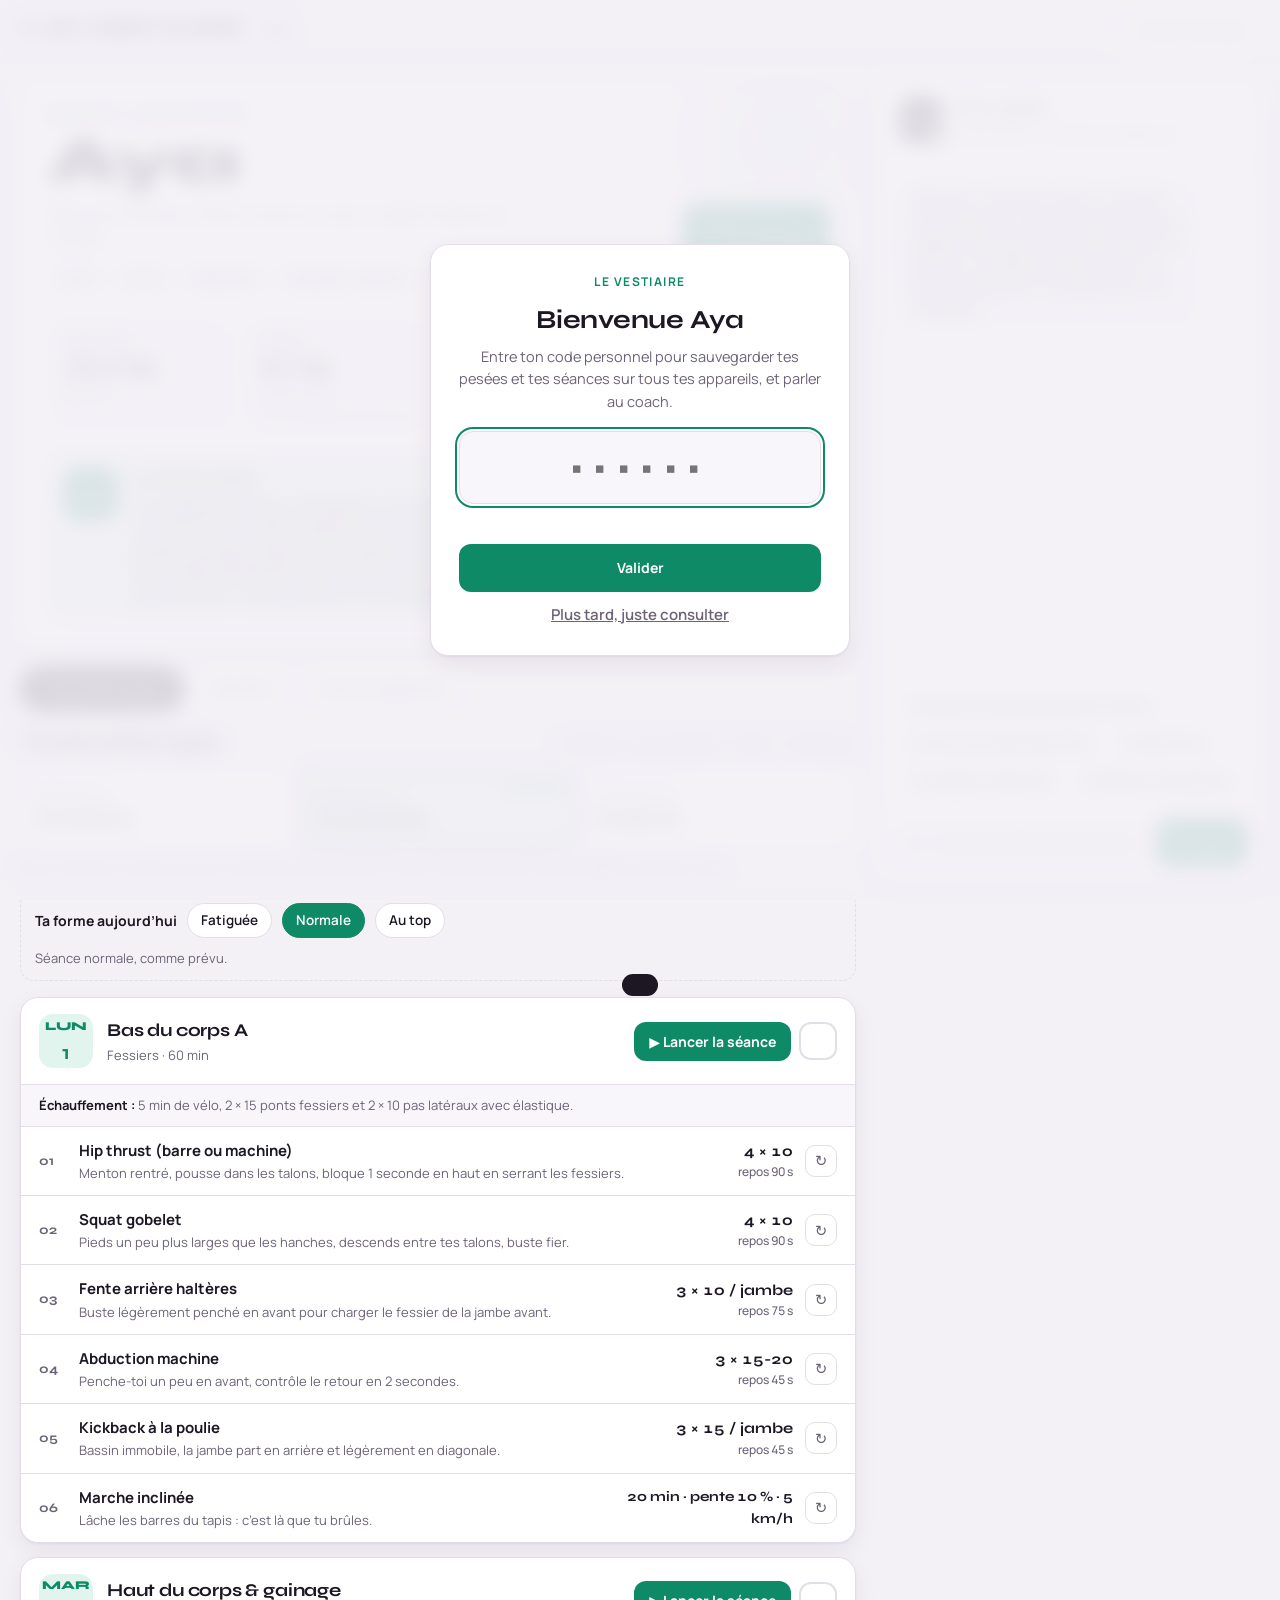
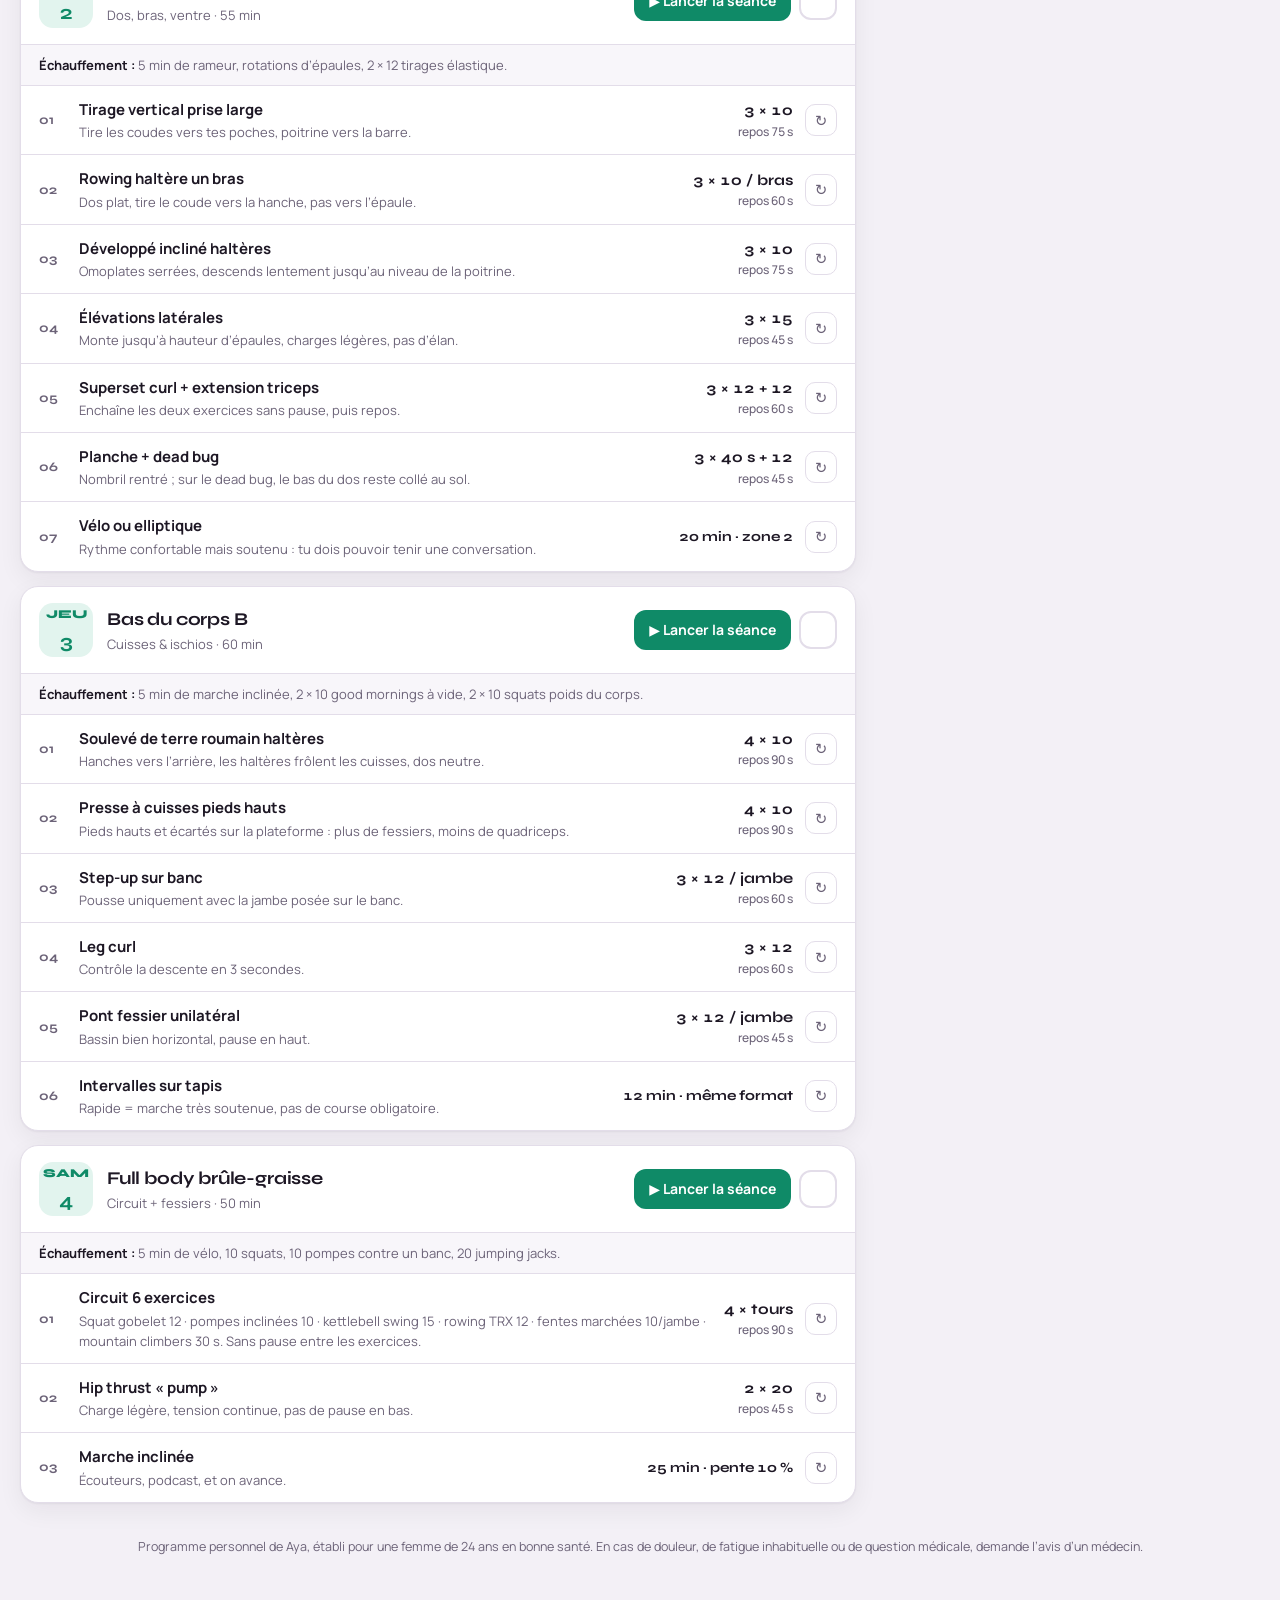
==== aya/index.html @ 0ee28fe7 "Le Vestiaire : pages d'Aya et de Camélia, base Supabase et fonction coach Co-Authored-By: Claude Opu" ====
<!DOCTYPE html>
<html lang="fr">
<head>
<meta charset="utf-8">
<meta name="viewport" content="width=device-width, initial-scale=1">
<title>Le Vestiaire d’Aya</title>
<meta name="theme-color" content="#0f8a67">
<meta name="apple-mobile-web-app-capable" content="yes">
<meta name="apple-mobile-web-app-title" content="Vestiaire">
<link rel="icon" href="data:image/svg+xml,%3Csvg%20xmlns%3D'http%3A%2F%2Fwww.w3.org%2F2000%2Fsvg'%20viewBox%3D'0%200%2064%2064'%3E%3Crect%20width%3D'64'%20height%3D'64'%20rx%3D'16'%20fill%3D'%230f8a67'%2F%3E%3Ctext%20x%3D'32'%20y%3D'44'%20font-family%3D'Arial'%20font-weight%3D'900'%20font-size%3D'34'%20text-anchor%3D'middle'%20fill%3D'white'%3EA%3C%2Ftext%3E%3C%2Fsvg%3E">
<link rel="preconnect" href="https://fonts.googleapis.com">
<link rel="preconnect" href="https://fonts.gstatic.com" crossorigin>
<link href="https://fonts.googleapis.com/css2?family=Syne:wght@600;700;800&family=Manrope:wght@400;500;600;700&display=swap" rel="stylesheet">
<link rel="stylesheet" href="app.css">
</head>
<body data-who="aya">

<header class="top">
  <div class="top-in">
    <div class="brand"><i aria-hidden="true"></i>Le Vestiaire</div>
    <span class="who-tag">· Aya</span>
    <button class="pill" id="syncPill" data-state="local">○ Entrer mon code</button>
  </div>
</header>

<main class="wrap">
  <div>
    <section class="card hero" id="hero"></section>

    <div class="tabs" role="tablist">
      <button role="tab" aria-selected="true" data-tab="prog" id="tab-prog">Programme sport</button>
      <button role="tab" aria-selected="false" data-tab="nut" id="tab-nut">Nutrition</button>
      <button role="tab" aria-selected="false" data-tab="suivi" id="tab-suivi">Suivi & trajectoire</button>
    </div>

    <section class="panel" id="p-prog" role="tabpanel"></section>
    <section class="panel" id="p-nut" role="tabpanel" hidden></section>
    <section class="panel" id="p-suivi" role="tabpanel" hidden></section>
  </div>

  <aside class="card coach" id="coach" aria-label="Coach">
    <div class="coach-h">
      <div class="ph">CO</div>
      <div><b>Ton coach</b><small id="coachSub">Pose tes questions, je connais ton programme</small></div>
      <button class="x" id="coachClose" aria-label="Fermer le coach">✕</button>
    </div>
    <div class="msgs" id="msgs" aria-live="polite"></div>
    <div class="sugg" id="sugg"></div>
    <form class="compose" id="compose">
      <input id="q" autocomplete="off" placeholder="Ex. : je n’ai que 30 minutes aujourd’hui" aria-label="Ta question au coach">
      <button type="submit">Envoyer</button>
    </form>
  </aside>

  <footer>Programme personnel de Aya, établi pour une femme de 24 ans en bonne santé. En cas de douleur, de fatigue inhabituelle ou de question médicale, demande l’avis d’un médecin.</footer>
</main>

<button class="fab" id="fab">Parler au coach</button>

<div class="player" id="player" role="dialog" aria-modal="true" aria-label="Mode séance">
  <div class="card pl" id="pl"></div>
</div>
<div class="toast" id="toast"></div>
<div class="lock" id="lock" role="dialog" aria-modal="true" aria-labelledby="lockT">
  <form class="card" id="lockForm">
    <div class="eyebrow">Le Vestiaire</div>
    <h2 id="lockT">Bienvenue Aya</h2>
    <p>Entre ton code personnel pour sauvegarder tes pesées et tes séances sur tous tes appareils, et parler au coach.</p>
    <label for="pinIn" class="sr" style="position:absolute;left:-9999px">Code personnel</label>
    <input id="pinIn" inputmode="numeric" autocomplete="one-time-code" maxlength="6" placeholder="••••••">
    <div class="err" id="pinErr" aria-live="polite"></div>
    <button class="btn" type="submit">Valider</button>
    <button class="later" type="button" id="lockLater">Plus tard, juste consulter</button>
  </form>
</div>

<script>const P = {
 "aya": {
  "key": "aya",
  "name": "Aya",
  "age": 24,
  "h": 1.65,
  "w0": 76,
  "goal": 61,
  "level": "Débutante",
  "freq": 4,
  "tagline": "Retrouver l’osmose : affiner le haut du corps, sculpter fessiers et cuisses.",
  "chips": [
   "1,65 m",
   "24 ans",
   "Débutante",
   "4 séances / semaine",
   "Ancien max : 108 kg",
   "Déjà −30 kg"
  ],
  "kcal": 1700,
  "Pg": 120,
  "Gg": 180,
  "Lg": 55,
  "steps": "8 000 → 10 000 pas",
  "water": "2,5 L",
  "rate": 0.55,
  "rateAfter": null,
  "milestones": [
   {
    "kg": 72,
    "label": "−5 kg"
   },
   {
    "kg": 70,
    "label": "Ton plus bas historique"
   }
  ],
  "deadlines": [],
  "note": {
   "t": "Le mot du coach",
   "p": "Tu as déjà perdu 30 kg : la discipline, tu l’as. Maintenant on change de mission : construire. Le corps ne choisit pas où il perd sa graisse, donc ventre, bras et dos vont s’affiner avec la perte globale, pendant que deux séances par semaine construisent fessiers et cuisses. La silhouette se rééquilibre avant même d’atteindre 61 kg. Comme tu vas prendre du muscle en bas, la balance descendra un peu plus lentement : mesure aussi ton tour de taille, c’est lui qui dira la vérité."
  },
  "phases": [
   {
    "n": "Fondations",
    "w": "Semaines 1 à 4",
    "from": 1,
    "txt": "On apprend les gestes. Charges légères, garde 3 répétitions en réserve à chaque série. Objectif : zéro douleur, technique propre."
   },
   {
    "n": "Construction",
    "w": "Semaines 5 à 12",
    "from": 5,
    "txt": "Dès que tu réussis toutes les séries avec la bonne technique, ajoute 1 à 2 kg. Garde 1 à 2 répétitions en réserve."
   },
   {
    "n": "Sculpture",
    "w": "Semaine 13 et +",
    "from": 13,
    "txt": "Hip thrust et squat plus lourds, volume fessiers au maximum. C’est là que la forme se dessine."
   }
  ],
  "sessions": [
   {
    "day": "Lun",
    "title": "Bas du corps A",
    "focus": "Fessiers",
    "dur": "60 min",
    "warm": "5 min de vélo, 2 × 15 ponts fessiers et 2 × 10 pas latéraux avec élastique.",
    "ex": [
     {
      "n": "Hip thrust (barre ou machine)",
      "p": [
       [
        3,
        "12"
       ],
       [
        4,
        "10"
       ],
       [
        4,
        "8"
       ]
      ],
      "r": 90,
      "c": "Menton rentré, pousse dans les talons, bloque 1 seconde en haut en serrant les fessiers."
     },
     {
      "n": "Squat gobelet",
      "p": [
       [
        3,
        "12"
       ],
       [
        4,
        "10"
       ],
       [
        4,
        "8"
       ]
      ],
      "r": 90,
      "c": "Pieds un peu plus larges que les hanches, descends entre tes talons, buste fier."
     },
     {
      "n": "Fente arrière haltères",
      "p": [
       [
        3,
        "10 / jambe"
       ],
       [
        3,
        "10 / jambe"
       ],
       [
        4,
        "8 / jambe"
       ]
      ],
      "r": 75,
      "c": "Buste légèrement penché en avant pour charger le fessier de la jambe avant."
     },
     {
      "n": "Abduction machine",
      "p": [
       [
        3,
        "15"
       ],
       [
        3,
        "15-20"
       ],
       [
        3,
        "20 + 10 partielles"
       ]
      ],
      "r": 45,
      "c": "Penche-toi un peu en avant, contrôle le retour en 2 secondes."
     },
     {
      "n": "Kickback à la poulie",
      "p": [
       [
        3,
        "12 / jambe"
       ],
       [
        3,
        "15 / jambe"
       ],
       [
        3,
        "15 / jambe"
       ]
      ],
      "r": 45,
      "c": "Bassin immobile, la jambe part en arrière et légèrement en diagonale."
     },
     {
      "n": "Marche inclinée",
      "cardio": [
       "15 min · pente 8 % · 5 km/h",
       "20 min · pente 10 % · 5 km/h",
       "20 min · pente 12 % · 5 km/h"
      ],
      "c": "Lâche les barres du tapis : c’est là que tu brûles."
     }
    ]
   },
   {
    "day": "Mar",
    "title": "Haut du corps & gainage",
    "focus": "Dos, bras, ventre",
    "dur": "55 min",
    "warm": "5 min de rameur, rotations d’épaules, 2 × 12 tirages élastique.",
    "ex": [
     {
      "n": "Tirage vertical prise large",
      "p": [
       [
        3,
        "12"
       ],
       [
        3,
        "10"
       ],
       [
        4,
        "10"
       ]
      ],
      "r": 75,
      "c": "Tire les coudes vers tes poches, poitrine vers la barre."
     },
     {
      "n": "Rowing haltère un bras",
      "p": [
       [
        3,
        "12 / bras"
       ],
       [
        3,
        "10 / bras"
       ],
       [
        4,
        "10 / bras"
       ]
      ],
      "r": 60,
      "c": "Dos plat, tire le coude vers la hanche, pas vers l’épaule."
     },
     {
      "n": "Développé incliné haltères",
      "p": [
       [
        3,
        "12"
       ],
       [
        3,
        "10"
       ],
       [
        3,
        "10"
       ]
      ],
      "r": 75,
      "c": "Omoplates serrées, descends lentement jusqu’au niveau de la poitrine."
     },
     {
      "n": "Élévations latérales",
      "p": [
       [
        3,
        "15"
       ],
       [
        3,
        "15"
       ],
       [
        4,
        "15"
       ]
      ],
      "r": 45,
      "c": "Monte jusqu’à hauteur d’épaules, charges légères, pas d’élan."
     },
     {
      "n": "Superset curl + extension triceps",
      "p": [
       [
        2,
        "15 + 15"
       ],
       [
        3,
        "12 + 12"
       ],
       [
        3,
        "12 + 12"
       ]
      ],
      "r": 60,
      "c": "Enchaîne les deux exercices sans pause, puis repos."
     },
     {
      "n": "Planche + dead bug",
      "p": [
       [
        3,
        "30 s + 10"
       ],
       [
        3,
        "40 s + 12"
       ],
       [
        3,
        "50 s + 14"
       ]
      ],
      "r": 45,
      "c": "Nombril rentré ; sur le dead bug, le bas du dos reste collé au sol."
     },
     {
      "n": "Vélo ou elliptique",
      "cardio": [
       "15 min · zone 2 (tu peux parler)",
       "20 min · zone 2",
       "20 min · zone 2"
      ],
      "c": "Rythme confortable mais soutenu : tu dois pouvoir tenir une conversation."
     }
    ]
   },
   {
    "day": "Jeu",
    "title": "Bas du corps B",
    "focus": "Cuisses & ischios",
    "dur": "60 min",
    "warm": "5 min de marche inclinée, 2 × 10 good mornings à vide, 2 × 10 squats poids du corps.",
    "ex": [
     {
      "n": "Soulevé de terre roumain haltères",
      "p": [
       [
        3,
        "12"
       ],
       [
        4,
        "10"
       ],
       [
        4,
        "8"
       ]
      ],
      "r": 90,
      "c": "Hanches vers l’arrière, les haltères frôlent les cuisses, dos neutre."
     },
     {
      "n": "Presse à cuisses pieds hauts",
      "p": [
       [
        3,
        "12"
       ],
       [
        4,
        "10"
       ],
       [
        4,
        "10"
       ]
      ],
      "r": 90,
      "c": "Pieds hauts et écartés sur la plateforme : plus de fessiers, moins de quadriceps."
     },
     {
      "n": "Step-up sur banc",
      "p": [
       [
        3,
        "10 / jambe"
       ],
       [
        3,
        "12 / jambe"
       ],
       [
        4,
        "10 / jambe"
       ]
      ],
      "r": 60,
      "c": "Pousse uniquement avec la jambe posée sur le banc."
     },
     {
      "n": "Leg curl",
      "p": [
       [
        3,
        "12"
       ],
       [
        3,
        "12"
       ],
       [
        4,
        "10"
       ]
      ],
      "r": 60,
      "c": "Contrôle la descente en 3 secondes."
     },
     {
      "n": "Pont fessier unilatéral",
      "p": [
       [
        2,
        "12 / jambe"
       ],
       [
        3,
        "12 / jambe"
       ],
       [
        3,
        "15 / jambe"
       ]
      ],
      "r": 45,
      "c": "Bassin bien horizontal, pause en haut."
     },
     {
      "n": "Intervalles sur tapis",
      "cardio": [
       "10 min · 1 min rapide pente 10 % / 1 min lente",
       "12 min · même format",
       "14 min · même format"
      ],
      "c": "Rapide = marche très soutenue, pas de course obligatoire."
     }
    ]
   },
   {
    "day": "Sam",
    "title": "Full body brûle-graisse",
    "focus": "Circuit + fessiers",
    "dur": "50 min",
    "warm": "5 min de vélo, 10 squats, 10 pompes contre un banc, 20 jumping jacks.",
    "ex": [
     {
      "n": "Circuit 6 exercices",
      "p": [
       [
        3,
        "tours"
       ],
       [
        4,
        "tours"
       ],
       [
        4,
        "tours"
       ]
      ],
      "r": 90,
      "c": "Squat gobelet 12 · pompes inclinées 10 · kettlebell swing 15 · rowing TRX 12 · fentes marchées 10/jambe · mountain climbers 30 s. Sans pause entre les exercices."
     },
     {
      "n": "Hip thrust « pump »",
      "p": [
       [
        2,
        "20"
       ],
       [
        2,
        "20"
       ],
       [
        3,
        "20"
       ]
      ],
      "r": 45,
      "c": "Charge légère, tension continue, pas de pause en bas."
     },
     {
      "n": "Marche inclinée",
      "cardio": [
       "20 min · pente 8 %",
       "25 min · pente 10 %",
       "30 min · pente 10-12 %"
      ],
      "c": "Écouteurs, podcast, et on avance."
     }
    ]
   }
  ],
  "meals": [
   {
    "k": "Petit-déjeuner",
    "h": "7h-9h",
    "opts": [
     {
      "n": "Bowl skyr & avoine",
      "l": [
       "250 g de skyr nature",
       "40 g de flocons d’avoine",
       "½ banane",
       "10 g de beurre de cacahuète"
      ],
      "kcal": 420,
      "p": 34
     },
     {
      "n": "Œufs & pain complet",
      "l": [
       "2 œufs + 2 blancs",
       "70 g de pain complet",
       "1 fruit"
      ],
      "kcal": 405,
      "p": 28
     },
     {
      "n": "Pancakes protéinés",
      "l": [
       "40 g d’avoine mixée",
       "1 œuf + 150 g de fromage blanc 0 %",
       "100 g de myrtilles, 1 cc de miel"
      ],
      "kcal": 380,
      "p": 25
     }
    ]
   },
   {
    "k": "Déjeuner",
    "h": "12h-13h30",
    "opts": [
     {
      "n": "Poulet, riz & légumes",
      "l": [
       "150 g de poulet",
       "180 g de riz basmati cuit",
       "Légumes à volonté",
       "1 cs d’huile d’olive"
      ],
      "kcal": 540,
      "p": 52
     },
     {
      "n": "Bowl saumon quinoa",
      "l": [
       "120 g de saumon",
       "150 g de quinoa cuit",
       "¼ d’avocat, concombre",
       "50 g d’edamame"
      ],
      "kcal": 570,
      "p": 40
     },
     {
      "n": "Wrap dinde feta",
      "l": [
       "1 grande tortilla complète",
       "120 g de dinde",
       "30 g de feta, crudités",
       "Sauce yaourt-citron"
      ],
      "kcal": 480,
      "p": 40
     }
    ]
   },
   {
    "k": "Collation",
    "h": "16h ou après séance",
    "opts": [
     {
      "n": "Fromage blanc & amandes",
      "l": [
       "200 g de fromage blanc 0 %",
       "15 g d’amandes"
      ],
      "kcal": 190,
      "p": 19
     },
     {
      "n": "Shaker & pomme",
      "l": [
       "30 g de whey",
       "1 pomme"
      ],
      "kcal": 175,
      "p": 24
     },
     {
      "n": "Galettes de riz & jambon",
      "l": [
       "2 galettes de riz",
       "2 tranches de jambon blanc",
       "1 carré de chocolat noir"
      ],
      "kcal": 195,
      "p": 15
     }
    ]
   },
   {
    "k": "Dîner",
    "h": "19h-21h",
    "opts": [
     {
      "n": "Cabillaud & patate douce",
      "l": [
       "150 g de cabillaud",
       "200 g de patate douce",
       "Haricots verts",
       "1 cs d’huile + 1 yaourt nature"
      ],
      "kcal": 480,
      "p": 36
     },
     {
      "n": "Pâtes bolognaise maison",
      "l": [
       "125 g de steak haché 5 %",
       "70 g de pâtes complètes (cru)",
       "Sauce tomate, courgettes",
       "15 g de parmesan"
      ],
      "kcal": 520,
      "p": 43
     },
     {
      "n": "Omelette garnie",
      "l": [
       "3 œufs + légumes poêlés",
       "150 g de pommes de terre",
       "30 g d’emmental, salade",
       "1 cs d’huile"
      ],
      "kcal": 575,
      "p": 32
     }
    ]
   }
  ],
  "rules": [
   [
    "Une protéine à chaque repas",
    "Viande, poisson, œufs, skyr, fromage blanc, tofu : c’est ce qui construit le fessier et coupe la faim."
   ],
   [
    "Les glucides autour des séances jambes",
    "Lundi et jeudi, ajoute 50 g de riz ou de patate douce au repas qui suit la séance."
   ],
   [
    "La moitié de l’assiette en légumes",
    "Midi et soir. Du volume, des fibres, très peu de calories."
   ],
   [
    "2,5 L d’eau par jour",
    "Une gourde de 1 L le matin, une l’après-midi, le reste aux repas."
   ],
   [
    "Un repas plaisir par semaine",
    "Sans culpabilité. Le repas suivant, on reprend le plan normalement."
   ]
  ],
  "shop": {
   "Protéines": [
    "Blancs de poulet / dinde",
    "Cabillaud, saumon",
    "Steak haché 5 %",
    "Œufs (x 18)",
    "Skyr, fromage blanc 0 %"
   ],
   "Féculents": [
    "Riz basmati",
    "Flocons d’avoine",
    "Patates douces",
    "Pâtes complètes, quinoa",
    "Pain complet"
   ],
   "Fruits & légumes": [
    "Haricots verts, courgettes",
    "Brocolis, salade",
    "Bananes, pommes",
    "Myrtilles (surgelées)",
    "Avocat, concombre"
   ],
   "Placard": [
    "Huile d’olive",
    "Beurre de cacahuète",
    "Amandes",
    "Chocolat noir 70 %",
    "Whey (facultatif)"
   ]
  },
  "faq": {
   "Pourquoi je ne perds pas que du ventre ?": "Personne ne peut cibler la perte de graisse sur une zone. Le ventre, les bras et le dos s’affinent avec la perte globale. Ce qu’on peut cibler, c’est le muscle : c’est pour ça que tu as deux séances bas du corps. Mesure ton tour de taille chaque semaine, c’est souvent lui qui bouge avant la balance.",
   "Je n’ai pas de salle aujourd’hui": "Séance maison 30 min : 4 tours de 15 ponts fessiers, 12 squats sumo, 10 fentes arrière par jambe, 10 pompes sur les genoux, 30 s de planche. 60 s de repos entre les tours, puis 30 min de marche rapide dehors.",
   "J’ai faim le soir": "Ajoute du volume sans calories : une grosse soupe de légumes ou une salade avant le dîner. Garde ta collation protéinée entre 16h et 17h. Et vérifie ton eau : la soif ressemble souvent à la faim.",
   "J’ai craqué ce week-end": "Un week-end ne défait pas un mois. Pas de compensation, pas de jeûne : tu reprends ton plan dès le prochain repas. La balance montera peut-être 2 jours (eau et sel), puis elle redescend.",
   "La balance ne bouge pas": "Regarde la moyenne sur 2 semaines, pas un jour. Avec la prise de muscle en bas, le poids peut stagner pendant que la taille diminue. Si rien ne bouge en 3 semaines (poids et tour de taille), on retire 100 kcal."
  },
  "profil": "Profil : débutante, ancien poids max 108 kg (déjà −30 kg), plus bas 70 kg. Veut perdre du gras en général (ventre, bras, dos) et prendre un peu de muscle aux fessiers et cuisses ; haut du corps déjà fort. Marche au quotidien, disponible tous les jours, dort 8 h, mange équilibré 2 à 3 repas. Très motivée."
 }
};</script>
<script src="app.js"></script>

</body>
</html>
---- aya/app.css ----
/* Layout : barre duo en haut · fiche athlète · onglets Programme / Nutrition / Suivi · coach en colonne droite (tiroir sur mobile) */
:root{
  --bg:#f3f0f6; --surface:#ffffff; --surface-2:#f8f6fa; --ink:#1d1724; --muted:#6c6378; --line:#e3dde9;
  --aya:#0f8a67; --aya-soft:#e2f4ee; --cam:#c3245b; --cam-soft:#fbe5ed;
  --good:#1f8a4c; --warn:#b7791f;
  --acc:var(--aya); --acc-soft:var(--aya-soft);
  --f-display:"Syne", "Arial Black", system-ui, sans-serif;
  --f-body:"Manrope", system-ui, -apple-system, "Segoe UI", sans-serif;
  --r:18px; --shadow:0 1px 2px rgba(29,23,36,.05), 0 8px 24px rgba(29,23,36,.06);
  color-scheme:light;
}
@media (prefers-color-scheme: dark){
  :root:not([data-theme="light"]){
    --bg:#131017; --surface:#1d1923; --surface-2:#241f2b; --ink:#f2edf6; --muted:#a69db1; --line:#2f2938;
    --aya:#3fcf9f; --aya-soft:#173a30; --cam:#ff6696; --cam-soft:#43182a; --good:#4ccf84; --warn:#e3a94a;
    --shadow:0 1px 2px rgba(0,0,0,.3), 0 10px 30px rgba(0,0,0,.25);
    color-scheme:dark;
  }
}
:root[data-theme="dark"]{
  --bg:#131017; --surface:#1d1923; --surface-2:#241f2b; --ink:#f2edf6; --muted:#a69db1; --line:#2f2938;
  --aya:#3fcf9f; --aya-soft:#173a30; --cam:#ff6696; --cam-soft:#43182a; --good:#4ccf84; --warn:#e3a94a;
  --shadow:0 1px 2px rgba(0,0,0,.3), 0 10px 30px rgba(0,0,0,.25);
  color-scheme:dark;
}
body[data-who="camelia"]{ --acc:var(--cam); --acc-soft:var(--cam-soft); }
body[data-who="aya"]{ --acc:var(--aya); --acc-soft:var(--aya-soft); }

*{box-sizing:border-box}
html,body{margin:0}
body{background:var(--bg); color:var(--ink); font-family:var(--f-body); font-size:15px; line-height:1.55; -webkit-font-smoothing:antialiased; transition:background .3s}
h1,h2,h3,h4{font-family:var(--f-display); margin:0; text-wrap:balance; letter-spacing:-.01em}
button,input,select{font:inherit; color:inherit}
button{cursor:pointer}
:focus-visible{outline:2px solid var(--acc); outline-offset:2px; border-radius:8px}
.num{font-variant-numeric:tabular-nums}

/* ---------- top bar ---------- */
.top{position:sticky; top:0; z-index:30; background:color-mix(in srgb, var(--bg) 86%, transparent); backdrop-filter:blur(12px); border-bottom:1px solid var(--line)}
.top-in{max-width:1320px; margin:0 auto; padding:10px 20px; display:flex; align-items:center; gap:16px; flex-wrap:wrap}
.brand{font-family:var(--f-display); font-weight:800; font-size:17px; letter-spacing:.06em; text-transform:uppercase; display:flex; align-items:center; gap:10px}
.brand i{display:inline-block; width:10px; height:10px; border-radius:50%; background:var(--acc)}
.switch{display:flex; background:var(--surface); border:1px solid var(--line); border-radius:999px; padding:4px; gap:4px}
.switch button{border:0; background:transparent; padding:7px 16px 7px 8px; border-radius:999px; font-weight:700; display:flex; align-items:center; gap:8px; color:var(--muted)}
.switch button .av{width:26px; height:26px; border-radius:50%; display:grid; place-items:center; font-family:var(--f-display); font-size:13px; color:#fff}
.switch button[data-p="aya"] .av{background:var(--aya)} .switch button[data-p="camelia"] .av{background:var(--cam)}
.switch button[aria-pressed="true"]{background:var(--acc-soft); color:var(--ink)}
.duo{margin-left:auto; display:flex; gap:14px; align-items:center; font-size:12.5px; color:var(--muted)}
.duo .d{display:flex; align-items:center; gap:7px}
.duo .bar{width:70px; height:6px; border-radius:6px; background:var(--line); overflow:hidden}
.duo .bar b{display:block; height:100%; border-radius:6px}

/* ---------- page ---------- */
.wrap{max-width:1320px; margin:0 auto; padding:22px 20px 80px; display:grid; grid-template-columns:minmax(0,1fr) 380px; gap:24px; align-items:start}
@media (max-width:1100px){ .wrap{grid-template-columns:minmax(0,1fr)} }

.card{background:var(--surface); border:1px solid var(--line); border-radius:var(--r); box-shadow:var(--shadow)}

/* hero */
.hero{padding:26px 26px 22px; position:relative; overflow:hidden}
.hero::after{content:""; position:absolute; right:-80px; top:-90px; width:300px; height:300px; border-radius:50%; background:radial-gradient(circle, var(--acc-soft) 0%, transparent 70%); pointer-events:none}
.hero-top{display:flex; gap:20px; align-items:flex-end; justify-content:space-between; flex-wrap:wrap; position:relative; z-index:1}
.eyebrow{font-size:12px; font-weight:700; letter-spacing:.12em; text-transform:uppercase; color:var(--acc)}
.hero h1{font-size:clamp(40px,6vw,64px); line-height:.95; font-weight:800; margin-top:6px}
.hero .tag{color:var(--muted); max-width:52ch; margin:10px 0 0; font-size:15.5px}
.chips{display:flex; gap:6px; flex-wrap:wrap; margin-top:14px}
.chip{font-size:12.5px; font-weight:600; padding:4px 10px; border-radius:999px; background:var(--surface-2); border:1px solid var(--line); color:var(--muted)}
.countdown{display:flex; gap:10px; flex-wrap:wrap}
.cd{background:var(--acc); color:#fff; border-radius:14px; padding:10px 14px; min-width:112px}
.cd.alt{background:var(--surface-2); color:var(--ink); border:1px solid var(--line)}
.cd small{display:block; font-size:11px; letter-spacing:.08em; text-transform:uppercase; opacity:.85; font-weight:700}
.cd b{font-family:var(--f-display); font-size:30px; line-height:1.1}
.cd span{display:block; font-size:12px; opacity:.85}
.cd b{white-space:nowrap}

.tiles{display:grid; grid-template-columns:repeat(4,1fr); gap:10px; margin-top:22px; position:relative; z-index:1}
@media (max-width:720px){ .tiles{grid-template-columns:repeat(2,1fr)} }
.tile{background:var(--surface-2); border:1px solid var(--line); border-radius:14px; padding:12px 14px}
.tile small{color:var(--muted); font-size:12px; font-weight:600}
.tile b{display:block; font-family:var(--f-display); font-size:24px; line-height:1.2; margin-top:2px}
.tile span{font-size:12px; color:var(--muted)}
.prog{height:8px; background:var(--line); border-radius:8px; overflow:hidden; margin-top:8px}
.prog b{display:block; height:100%; background:var(--acc); border-radius:8px; transition:width .6s}

.note{margin-top:18px; display:grid; grid-template-columns:auto 1fr; gap:14px; padding:16px 18px; border-radius:14px; background:var(--acc-soft); position:relative; z-index:1}
.note .stamp{width:52px; height:52px; border-radius:14px; background:var(--acc); color:#fff; display:grid; place-items:center; text-align:center; line-height:1; font-family:var(--f-display); font-weight:800; font-size:11px}
.note h4{font-size:14px; margin-bottom:4px}
.note p{margin:0; font-size:14.5px; max-width:75ch}

/* tabs */
.tabs{display:flex; gap:6px; margin:22px 0 14px; flex-wrap:wrap}
.tabs button{border:1px solid var(--line); background:var(--surface); padding:9px 18px; border-radius:999px; font-weight:700; color:var(--muted)}
.tabs button[aria-selected="true"]{background:var(--ink); color:var(--bg); border-color:var(--ink)}
.panel[hidden]{display:none}

.sec-h{display:flex; align-items:baseline; justify-content:space-between; gap:12px; flex-wrap:wrap; margin:6px 2px 12px}
.sec-h h2{font-size:22px}
.sec-h p{margin:0; color:var(--muted); font-size:13.5px}

/* phases */
.phases{display:grid; grid-template-columns:repeat(auto-fit,minmax(170px,1fr)); gap:8px; margin-bottom:14px}
.phase{text-align:left; border:1px solid var(--line); background:var(--surface); border-radius:14px; padding:12px 14px; position:relative}
.phase small{font-size:11.5px; color:var(--muted); font-weight:600}
.phase b{display:block; font-family:var(--f-display); font-size:16px}
.phase .now{position:absolute; top:10px; right:10px; font-size:10.5px; font-weight:800; letter-spacing:.06em; text-transform:uppercase; color:var(--acc)}
.phase[aria-pressed="true"]{border-color:var(--acc); box-shadow:inset 0 0 0 1px var(--acc); background:var(--acc-soft)}
.phase-txt{margin:-4px 2px 14px; color:var(--muted); font-size:14px}

.energy{display:flex; align-items:center; gap:10px; flex-wrap:wrap; padding:12px 14px; border-radius:14px; border:1px dashed var(--line); margin-bottom:16px}
.energy > span{font-weight:700; font-size:14px}
.energy button{border:1px solid var(--line); background:var(--surface); border-radius:999px; padding:6px 13px; font-weight:600; font-size:13.5px}
.energy button[aria-pressed="true"]{background:var(--acc); color:#fff; border-color:var(--acc)}
.energy em{font-style:normal; color:var(--muted); font-size:13px; flex-basis:100%}

/* sessions */
.sessions{display:grid; gap:14px}
.sess{overflow:hidden}
.sess-h{display:grid; grid-template-columns:auto 1fr auto; gap:14px; align-items:center; padding:16px 18px; border-bottom:1px solid var(--line)}
.dayb{width:54px; height:54px; border-radius:14px; background:var(--acc-soft); color:var(--acc); display:grid; place-items:center; text-align:center; line-height:1.05; font-family:var(--f-display); font-weight:800; font-size:12px; text-transform:uppercase}
.dayb b{font-size:20px; display:block}
.sess-h h3{font-size:18px}
.sess-h p{margin:0; color:var(--muted); font-size:13px}
.sess-act{display:flex; gap:8px; align-items:center}
.btn{border:0; background:var(--acc); color:#fff; font-weight:700; padding:9px 15px; border-radius:12px; display:inline-flex; align-items:center; gap:8px; font-size:14px}
.btn.ghost{background:var(--surface-2); color:var(--ink); border:1px solid var(--line)}
.btn:disabled{opacity:.45; cursor:default}
.done-t{width:38px; height:38px; border-radius:12px; border:2px solid var(--line); background:var(--surface); display:grid; place-items:center; font-weight:800; color:transparent}
.done-t[aria-pressed="true"]{background:var(--good); border-color:var(--good); color:#fff}
@media (max-width:620px){ .sess-h{grid-template-columns:auto 1fr} .sess-act{grid-column:1/-1} }
.warm{padding:10px 18px; font-size:13px; color:var(--muted); background:var(--surface-2); border-bottom:1px solid var(--line)}
.warm b{color:var(--ink)}
.ex{display:grid; grid-template-columns:28px 1fr auto auto; gap:12px; align-items:center; padding:12px 18px; border-bottom:1px solid var(--line)}
.ex:last-child{border-bottom:0}
.ex .i{font-family:var(--f-display); font-weight:700; color:var(--muted); font-size:13px}
.ex .n{font-weight:700}
.ex .c{font-size:13px; color:var(--muted); margin-top:1px}
.ex .rx{font-family:var(--f-display); font-weight:700; text-align:right; white-space:nowrap}
.ex .rx small{display:block; font-family:var(--f-body); font-weight:500; color:var(--muted); font-size:12px}
.ex.cardio .rx{white-space:normal; max-width:190px; font-size:14px}
.alt{border:1px solid var(--line); background:var(--surface); width:32px; height:32px; border-radius:10px; color:var(--muted); font-size:15px}
.alt:hover{color:var(--acc); border-color:var(--acc)}
@media (max-width:620px){ .ex{grid-template-columns:22px 1fr auto} .ex .rx{grid-column:2; text-align:left} .ex .alt{grid-row:1; grid-column:3} }

/* nutrition */
.nut-top{display:grid; grid-template-columns:260px 1fr; gap:14px}
@media (max-width:760px){ .nut-top{grid-template-columns:1fr} }
.ring-card{padding:18px; display:grid; place-items:center; text-align:center}
.macros{padding:18px 20px; display:grid; gap:14px}
.mac-row{display:grid; grid-template-columns:110px 1fr 80px; gap:12px; align-items:center}
.mac-row .lab b{display:block; font-size:14px}
.mac-row .lab small{color:var(--muted); font-size:12px}
.mac-row .bar{height:10px; border-radius:10px; background:var(--line); overflow:hidden}
.mac-row .bar b{display:block; height:100%; border-radius:10px}
.mac-row .v{text-align:right; font-family:var(--f-display); font-weight:700}
.plate{display:flex; gap:14px; align-items:center; border-top:1px solid var(--line); padding-top:14px}
.plate p{margin:0; font-size:13.5px; color:var(--muted)}
.plate p b{color:var(--ink)}
.meals{display:grid; grid-template-columns:repeat(2,minmax(0,1fr)); gap:14px; margin-top:14px}
@media (max-width:760px){ .meals{grid-template-columns:1fr} }
.meal{padding:16px 18px; display:flex; flex-direction:column; gap:8px}
.meal-h{display:flex; justify-content:space-between; align-items:center; gap:10px}
.meal-h h4{font-size:15px}
.meal-h small{color:var(--muted); font-size:12px; font-weight:600}
.meal .dish{font-weight:700; font-size:15.5px}
.meal ul{margin:0; padding-left:18px; font-size:13.5px; color:var(--muted)}
.meal-f{display:flex; justify-content:space-between; align-items:center; margin-top:auto; padding-top:8px; border-top:1px dashed var(--line)}
.kp{display:flex; gap:8px; font-size:12.5px; font-weight:700}
.kp span{padding:3px 9px; border-radius:999px; background:var(--surface-2); border:1px solid var(--line)}
.dots{display:flex; gap:5px; align-items:center}
.dots i{width:7px; height:7px; border-radius:50%; background:var(--line)}
.dots i.on{background:var(--acc)}
.swap{border:1px solid var(--line); background:var(--surface); border-radius:10px; padding:5px 10px; font-size:12.5px; font-weight:700}
.daytotal{margin-top:14px; padding:14px 18px; display:flex; justify-content:space-between; align-items:center; gap:12px; flex-wrap:wrap}
.daytotal b{font-family:var(--f-display); font-size:20px}
.rules{margin-top:14px; padding:18px 20px}
.rules ol{margin:10px 0 0; padding:0; list-style:none; display:grid; gap:10px; counter-reset:r}
.rules li{display:grid; grid-template-columns:28px 1fr; gap:10px; font-size:14px; counter-increment:r}
.rules li::before{content:counter(r); width:24px; height:24px; border-radius:8px; background:var(--acc-soft); color:var(--acc); display:grid; place-items:center; font-family:var(--f-display); font-weight:800; font-size:12px}
.rules li b{display:block}
.rules li span{color:var(--muted)}
.shop{margin-top:14px; padding:18px 20px}
.shop-g{display:grid; grid-template-columns:repeat(auto-fit,minmax(170px,1fr)); gap:14px; margin-top:10px}
.shop-g h5{margin:0 0 4px; font-size:12px; letter-spacing:.08em; text-transform:uppercase; color:var(--acc)}
.shop-g ul{margin:0; padding-left:16px; font-size:13.5px}

/* suivi */
.track-top{display:grid; grid-template-columns:1fr 290px; gap:14px}
@media (max-width:860px){ .track-top{grid-template-columns:1fr} }
.chart-card{padding:18px 18px 10px}
.chart-card svg{width:100%; height:auto; display:block}
.legend{display:flex; gap:16px; flex-wrap:wrap; font-size:12.5px; color:var(--muted); margin-top:6px}
.legend i{display:inline-block; width:18px; height:3px; border-radius:2px; vertical-align:middle; margin-right:6px}
.log{padding:18px}
.log label{display:block; font-size:12.5px; font-weight:700; color:var(--muted); margin:10px 0 4px}
.log input{width:100%; border:1px solid var(--line); background:var(--surface-2); border-radius:12px; padding:10px 12px}
.log .btn{width:100%; justify-content:center; margin-top:12px}
.hist{margin-top:12px; max-height:170px; overflow:auto; font-size:13.5px}
.hist div{display:flex; justify-content:space-between; padding:6px 2px; border-bottom:1px solid var(--line)}
.hist button{border:0; background:none; color:var(--muted); font-size:12px}
.week{margin-top:14px; padding:18px}
.weekgrid{display:flex; gap:6px; flex-wrap:wrap; margin-top:10px}
.wk{width:30px; height:30px; border-radius:8px; background:var(--surface-2); border:1px solid var(--line); display:grid; place-items:center; font-size:11px; font-weight:700; color:var(--muted)}
.wk.l1{background:color-mix(in srgb, var(--acc) 25%, var(--surface-2))}
.wk.l2{background:color-mix(in srgb, var(--acc) 50%, var(--surface-2)); color:var(--ink)}
.wk.l3{background:color-mix(in srgb, var(--acc) 75%, var(--surface-2)); color:#fff}
.wk.l4{background:var(--acc); color:#fff}
.wk.cur{outline:2px solid var(--ink); outline-offset:1px}
.badges{display:grid; grid-template-columns:repeat(auto-fit,minmax(150px,1fr)); gap:10px; margin-top:14px}
.badge{padding:12px 14px; border-radius:14px; border:1px solid var(--line); background:var(--surface); display:flex; gap:10px; align-items:center; opacity:.55}
.badge.on{opacity:1; border-color:var(--acc); background:var(--acc-soft)}
.badge .m{width:34px; height:34px; border-radius:50%; background:var(--line); display:grid; place-items:center; font-family:var(--f-display); font-weight:800; font-size:12px; flex:none}
.badge.on .m{background:var(--acc); color:#fff}
.badge b{font-size:13.5px; display:block; line-height:1.25}
.badge small{font-size:11.5px; color:var(--muted)}
.sync{font-size:12px; color:var(--muted); margin-top:10px}

/* coach */
.coach{position:sticky; top:76px; display:flex; flex-direction:column; height:calc(100vh - 100px); max-height:860px; min-height:520px; overflow:hidden}
.coach-h{padding:16px 18px; border-bottom:1px solid var(--line); display:flex; gap:12px; align-items:center}
.coach-h .ph{width:44px; height:44px; border-radius:14px; background:var(--ink); color:var(--bg); display:grid; place-items:center; font-family:var(--f-display); font-weight:800; position:relative}
.coach-h .ph::after{content:""; position:absolute; right:-3px; bottom:-3px; width:12px; height:12px; border-radius:50%; background:var(--good); border:2px solid var(--surface)}
.coach-h b{font-family:var(--f-display); font-size:16px; display:block}
.coach-h small{color:var(--muted); font-size:12.5px}
.coach-h .x{margin-left:auto; border:0; background:var(--surface-2); width:34px; height:34px; border-radius:10px; display:none}
.msgs{flex:1; overflow:auto; padding:16px; display:flex; flex-direction:column; gap:10px}
.msg{max-width:88%; padding:10px 13px; border-radius:16px; font-size:14px; white-space:pre-wrap; word-wrap:break-word}
.msg.c{background:var(--surface-2); border:1px solid var(--line); border-bottom-left-radius:6px}
.msg.u{background:var(--acc); color:#fff; align-self:flex-end; border-bottom-right-radius:6px}
.msg.sys{align-self:center; font-size:12px; color:var(--muted); background:none; padding:2px}
.msg.c b{font-weight:700}
.sugg{display:flex; gap:6px; flex-wrap:wrap; padding:0 16px 10px}
.sugg button{border:1px solid var(--line); background:var(--surface); border-radius:999px; padding:5px 11px; font-size:12.5px; font-weight:600; text-align:left}
.sugg button:hover{border-color:var(--acc); color:var(--acc)}
.compose{display:flex; gap:8px; padding:12px; border-top:1px solid var(--line)}
.compose input{flex:1; border:1px solid var(--line); background:var(--surface-2); border-radius:12px; padding:11px 13px; min-width:0}
.compose button{border:0; background:var(--acc); color:#fff; border-radius:12px; padding:0 16px; font-weight:700}
.fab{display:none; position:fixed; right:16px; bottom:16px; z-index:40; border:0; background:var(--ink); color:var(--bg); padding:13px 18px; border-radius:999px; font-weight:800; box-shadow:0 10px 30px rgba(0,0,0,.25)}
@media (max-width:1100px){
  .coach{position:fixed; inset:auto 0 0 0; top:auto; height:82vh; max-height:none; z-index:50; border-radius:22px 22px 0 0; transform:translateY(105%); transition:transform .3s ease}
  .coach.open{transform:none}
  .coach-h .x{display:grid; place-items:center}
  .fab{display:block}
}

/* player */
.player{position:fixed; inset:0; z-index:80; background:color-mix(in srgb, var(--bg) 92%, transparent); backdrop-filter:blur(10px); display:none; align-items:center; justify-content:center; padding:16px}
.player.open{display:flex}
.pl{width:min(560px,100%); padding:24px; text-align:center; position:relative}
.pl .close{position:absolute; right:14px; top:14px; border:0; background:var(--surface-2); border-radius:10px; width:36px; height:36px}
.pl .step{font-size:12px; font-weight:800; letter-spacing:.1em; text-transform:uppercase; color:var(--acc)}
.pl h2{font-size:28px; margin:8px 0 4px}
.pl .rx{font-family:var(--f-display); font-size:20px; font-weight:700}
.pl .cue{color:var(--muted); font-size:14px; max-width:44ch; margin:10px auto 0}
.timer{width:190px; height:190px; margin:20px auto 10px; position:relative}
.timer svg{width:100%; height:100%; transform:rotate(-90deg)}
.timer .t{position:absolute; inset:0; display:grid; place-items:center; text-align:center; font-family:var(--f-display); font-size:44px; font-weight:800; line-height:1}
.timer .t small{display:block; font-family:var(--f-body); font-size:12px; color:var(--muted); font-weight:600; margin-top:6px}
.setdots{display:flex; justify-content:center; gap:8px; margin:6px 0 16px}
.setdots i{width:30px; height:8px; border-radius:6px; background:var(--line)}
.setdots i.on{background:var(--acc)}
.pl-act{display:flex; gap:10px; justify-content:center; flex-wrap:wrap}
.pl-act .btn{padding:12px 20px; font-size:15px}
.toast{position:fixed; left:50%; bottom:24px; transform:translateX(-50%) translateY(120px); background:var(--ink); color:var(--bg); padding:11px 18px; border-radius:12px; font-weight:700; font-size:14px; z-index:90; transition:transform .3s}
.toast.on{transform:translateX(-50%)}
@media (prefers-reduced-motion: reduce){ *{transition:none !important; animation:none !important} }
.typing{display:inline-flex; gap:4px}
.typing i{width:6px; height:6px; border-radius:50%; background:var(--muted); animation:b 1s infinite}
.typing i:nth-child(2){animation-delay:.15s} .typing i:nth-child(3){animation-delay:.3s}
@keyframes b{0%,100%{opacity:.3}50%{opacity:1}}
footer{grid-column:1/-1; color:var(--muted); font-size:12.5px; text-align:center; padding-top:10px}

.who-tag{font-weight:700; color:var(--muted); font-size:14px}
.pill{margin-left:auto; border:1px solid var(--line); background:var(--surface); border-radius:999px; padding:7px 14px; font-weight:700; font-size:13px; color:var(--muted)}
.pill[data-state="cloud"]{color:var(--good); border-color:color-mix(in srgb, var(--good) 40%, var(--line)); cursor:default}
.lock{position:fixed; inset:0; z-index:95; display:none; align-items:center; justify-content:center; padding:16px; background:color-mix(in srgb, var(--bg) 88%, transparent); backdrop-filter:blur(10px)}
.lock.open{display:flex}
.lock .card{width:min(420px,100%); padding:28px; text-align:center}
.lock h2{font-size:26px; margin:8px 0 6px}
.lock p{color:var(--muted); margin:0 0 18px; font-size:14.5px}
.lock input{width:100%; text-align:center; font-family:var(--f-display); font-size:30px; letter-spacing:.35em; padding:12px; border-radius:14px; border:1px solid var(--line); background:var(--surface-2)}
.lock .btn{width:100%; justify-content:center; margin-top:12px; padding:13px}
.lock .later{border:0; background:none; color:var(--muted); margin-top:10px; font-weight:600; text-decoration:underline}
.lock .err{min-height:20px; font-size:13px; color:var(--cam); margin-top:8px}
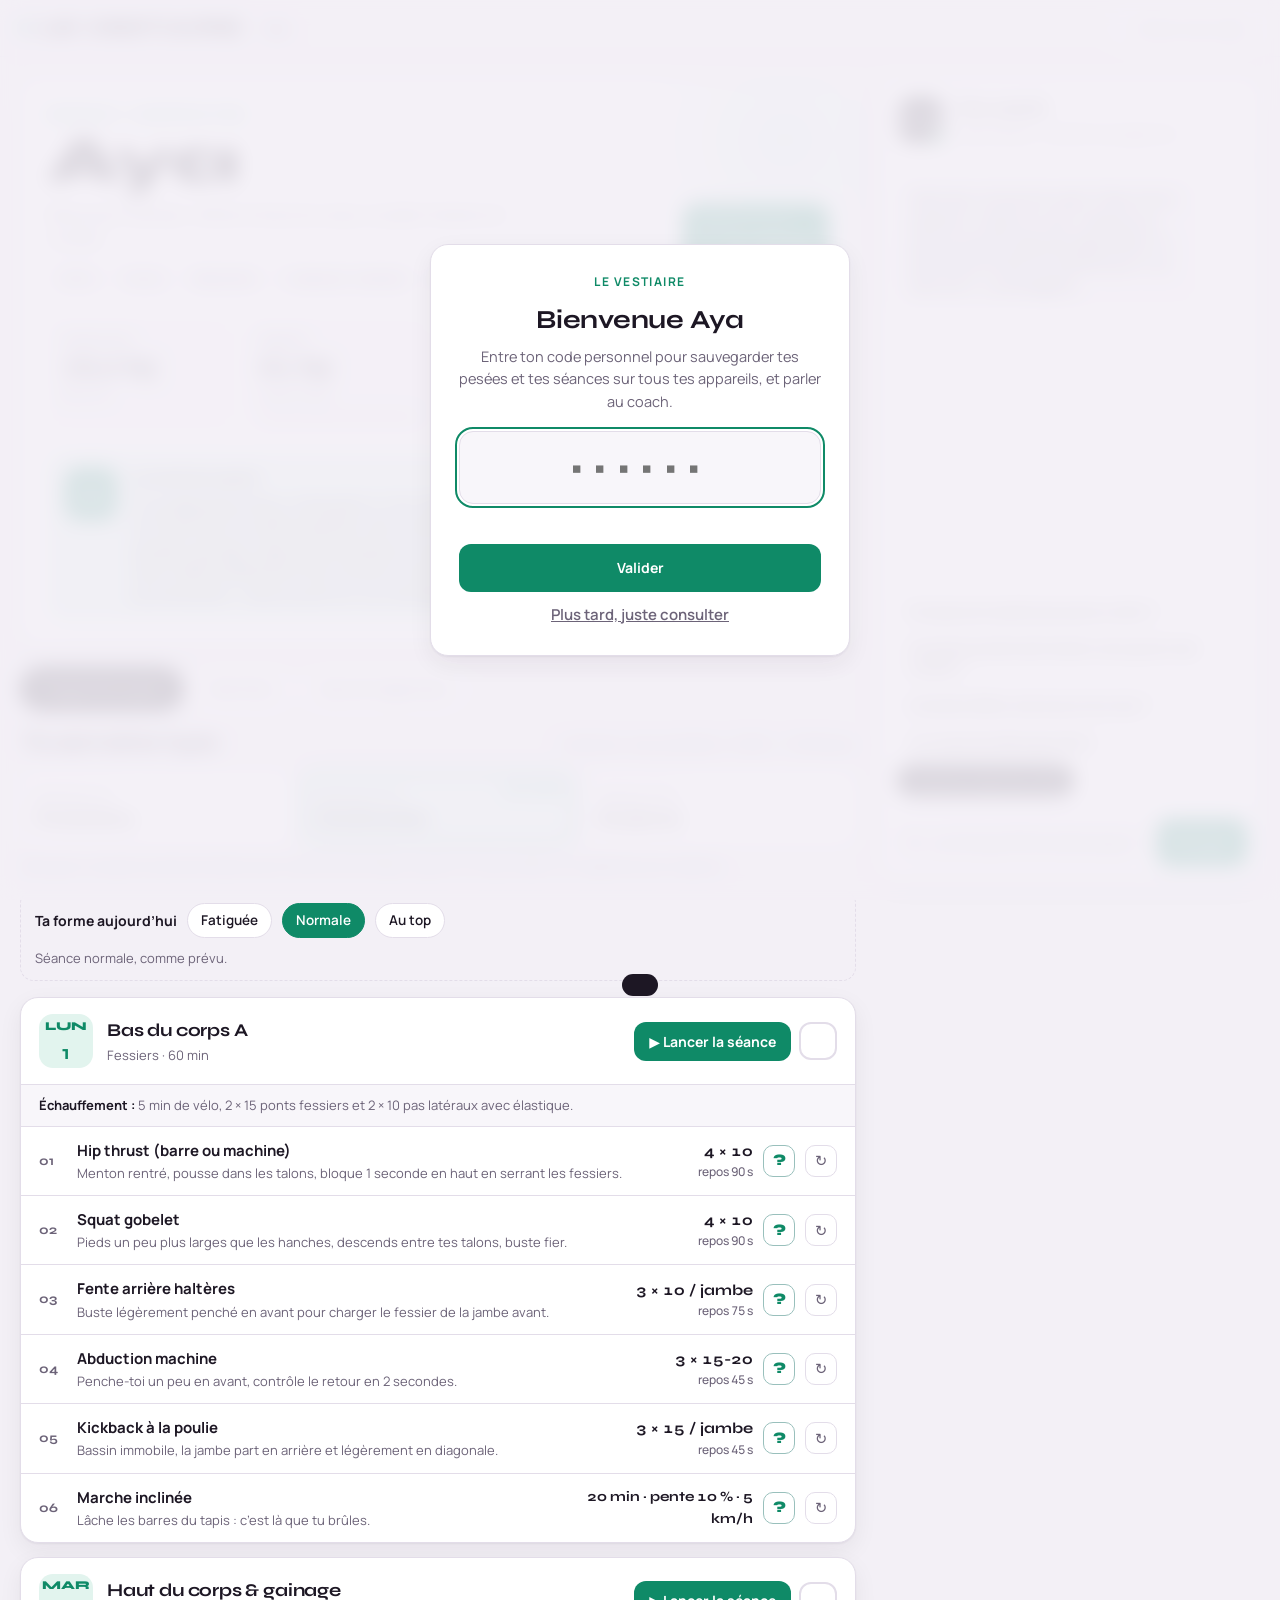
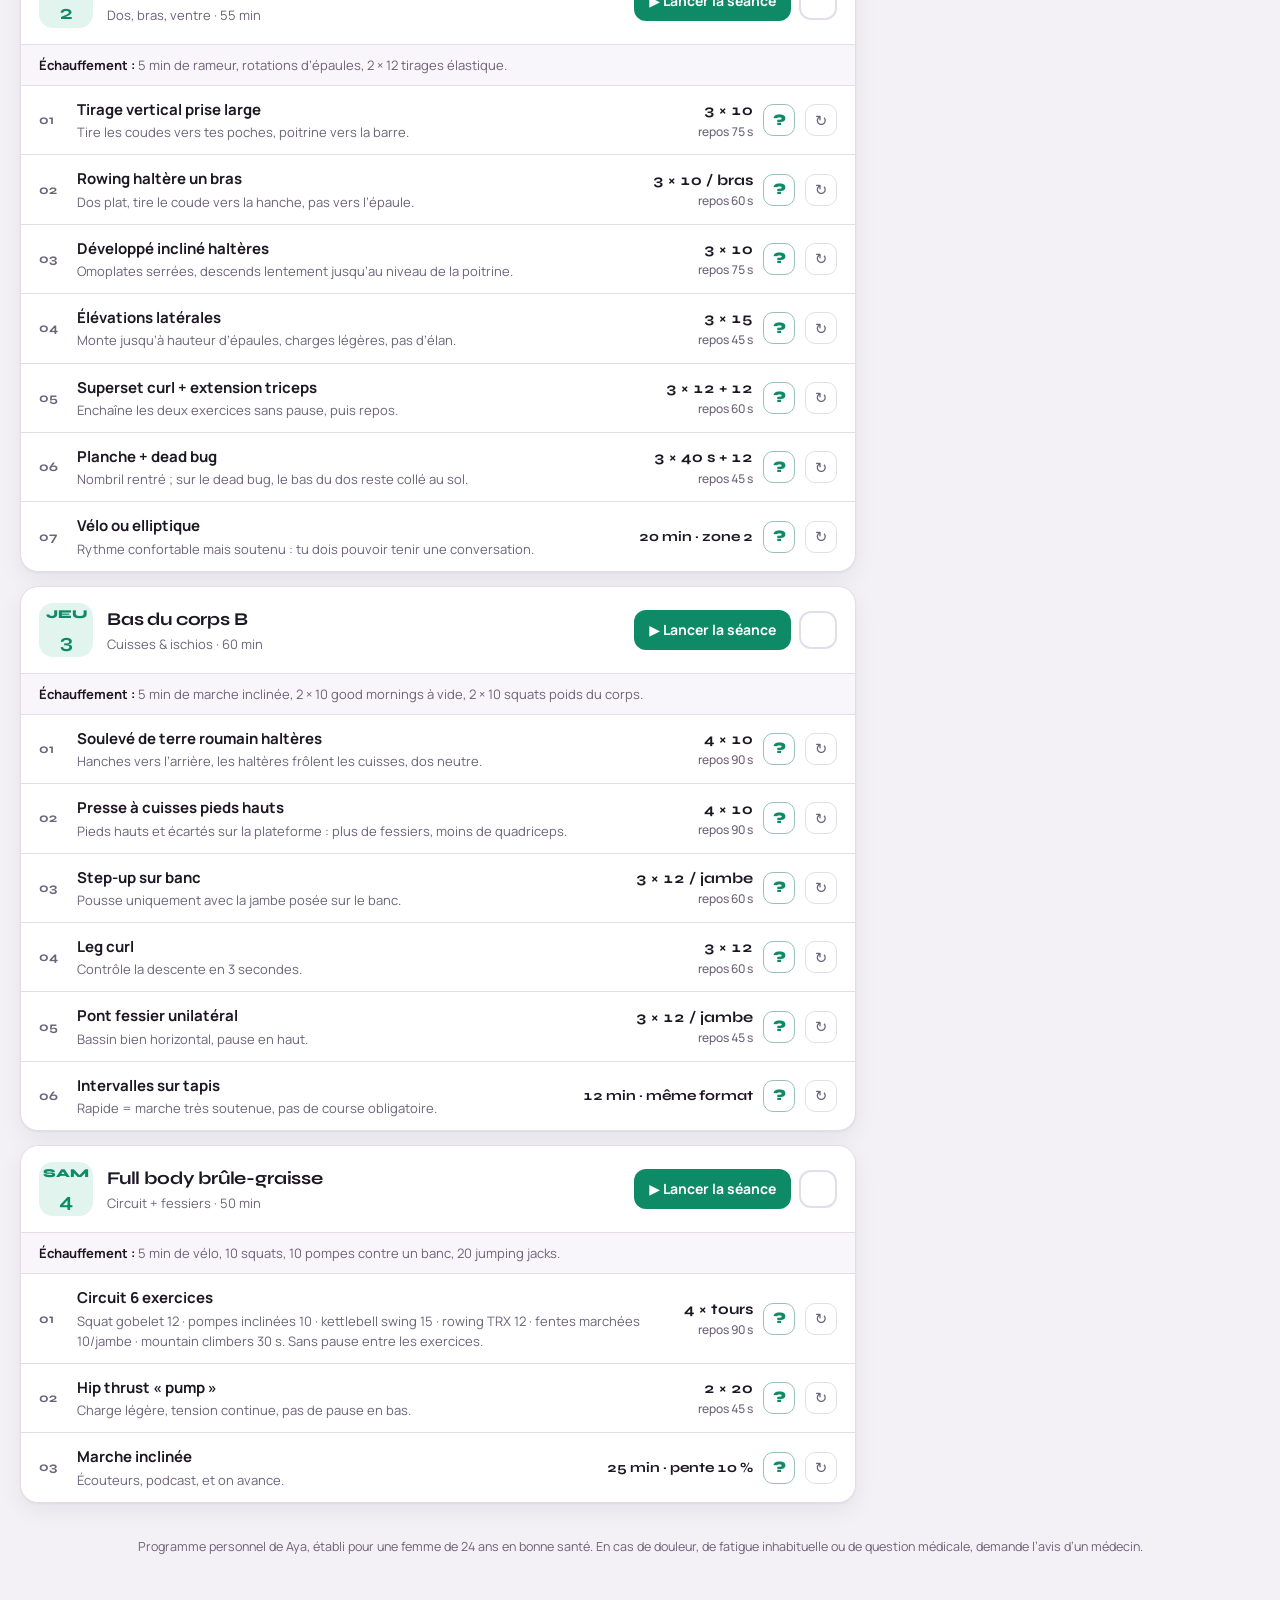
==== commit f83ffe31: "Fiches « Comment faire » pour chaque exercice et bibliothèque de réponses du coach Co-Authored-By: C" ====
--- a/aya/index.html
+++ b/aya/index.html
@@ -73,6 +73,15 @@
     <button class="later" type="button" id="lockLater">Plus tard, juste consulter</button>
   </form>
 </div>
+<div class="sheet" id="guide" role="dialog" aria-modal="true" aria-label="Comment faire l’exercice"><div class="card" id="guideIn"></div></div>
+<div class="sheet" id="lib" role="dialog" aria-modal="true" aria-label="Toutes les questions"><div class="card">
+  <button class="close" data-sheetclose="1" aria-label="Fermer">✕</button>
+  <div class="eyebrow">Ton coach</div><h2>Toutes les réponses</h2>
+  <label for="libQ" style="position:absolute;left:-9999px">Rechercher une question</label>
+  <input id="libQ" class="lib-search" placeholder="Rechercher : faim, genou, alcool, balance…" autocomplete="off">
+  <div class="lib-cats" id="libCats"></div>
+  <div class="lib-list" id="libList"></div>
+</div></div>
 
 <script>const P = {
  "aya": {
@@ -755,13 +764,68 @@
     "Whey (facultatif)"
    ]
   },
-  "faq": {
-   "Pourquoi je ne perds pas que du ventre ?": "Personne ne peut cibler la perte de graisse sur une zone. Le ventre, les bras et le dos s’affinent avec la perte globale. Ce qu’on peut cibler, c’est le muscle : c’est pour ça que tu as deux séances bas du corps. Mesure ton tour de taille chaque semaine, c’est souvent lui qui bouge avant la balance.",
-   "Je n’ai pas de salle aujourd’hui": "Séance maison 30 min : 4 tours de 15 ponts fessiers, 12 squats sumo, 10 fentes arrière par jambe, 10 pompes sur les genoux, 30 s de planche. 60 s de repos entre les tours, puis 30 min de marche rapide dehors.",
-   "J’ai faim le soir": "Ajoute du volume sans calories : une grosse soupe de légumes ou une salade avant le dîner. Garde ta collation protéinée entre 16h et 17h. Et vérifie ton eau : la soif ressemble souvent à la faim.",
-   "J’ai craqué ce week-end": "Un week-end ne défait pas un mois. Pas de compensation, pas de jeûne : tu reprends ton plan dès le prochain repas. La balance montera peut-être 2 jours (eau et sel), puis elle redescend.",
-   "La balance ne bouge pas": "Regarde la moyenne sur 2 semaines, pas un jour. Avec la prise de muscle en bas, le poids peut stagner pendant que la taille diminue. Si rien ne bouge en 3 semaines (poids et tour de taille), on retire 100 kcal."
-  },
+  "faq": [
+   {
+    "c": "Pour toi",
+    "q": "Pourquoi je ne perds pas que du ventre ?",
+    "k": "ventre perdre cibler localement bras dos zone",
+    "a": "Personne ne peut cibler la perte de graisse sur une zone. Le ventre, les bras et le dos s’affinent avec la perte globale. Ce qu’on peut cibler, c’est le muscle : c’est pour ça que tu as deux séances bas du corps. Mesure ton tour de taille chaque semaine, c’est souvent lui qui bouge avant la balance."
+   },
+   {
+    "c": "Pour toi",
+    "q": "Comment prendre des fessiers sans grossir des cuisses ?",
+    "k": "fessiers cuisses grossir prendre volume bas corps",
+    "a": "Ton programme met l’accent sur les exercices où le fessier travaille le plus : hip thrust, fentes avec le buste penché, kickback, abduction, presse avec les pieds hauts. En déficit calorique, tes cuisses vont s’affiner pendant que tes fessiers prennent de la forme."
+   },
+   {
+    "c": "Pour toi",
+    "q": "Comment affiner mes bras et mon dos ?",
+    "k": "affiner bras dos epaules haut corps gros",
+    "a": "Par la perte de gras globale, et en gardant le muscle avec la séance du mardi. Ton haut du corps est déjà fort : on l’entretient sans chercher à le développer. Les élévations latérales et le tirage dessinent une taille plus fine visuellement."
+   },
+   {
+    "c": "Pour toi",
+    "q": "Je n’ai pas de salle aujourd’hui",
+    "k": "salle maison domicile pas salle fermee chez moi",
+    "a": "Séance maison de 30 min : 4 tours de 15 ponts fessiers, 12 squats sumo, 10 fentes arrière par jambe, 10 pompes sur les genoux, 30 s de planche. 60 s de repos entre les tours, puis 30 min de marche rapide dehors."
+   },
+   {
+    "c": "Pour toi",
+    "q": "Je débute : c’est normal de trembler ?",
+    "k": "trembler debutante normal tremble muscles",
+    "a": "Oui, c’est très normal au début : ton système nerveux apprend à coordonner les muscles. Ça disparaît en 2 à 4 semaines. Garde des charges légères pendant la phase Fondations."
+   },
+   {
+    "c": "Pour toi",
+    "q": "Je n’ai jamais fait de musculation, par où commencer ?",
+    "k": "jamais fait debut commencer premiere fois musculation debutante",
+    "a": "Commence par la phase Fondations : charges légères, 3 répétitions en réserve, et ouvre la fiche « Comment faire » de chaque exercice avant de le tenter. Le mode séance te guide série par série. Les 2 premières semaines, l’objectif est seulement d’apprendre les gestes."
+   },
+   {
+    "c": "Pour toi",
+    "q": "Je prends du poids alors que je fais tout bien",
+    "k": "prends poids grossi monte muscle tout bien",
+    "a": "En début de musculation, les muscles stockent plus d’eau et de glycogène : 0,5 à 1 kg de plus sur la balance, c’est fréquent. Regarde ton tour de taille et tes photos. Si la tendance sur 3 semaines ne baisse pas, on ajustera."
+   },
+   {
+    "c": "Pour toi",
+    "q": "Pourquoi 4 séances et pas plus ?",
+    "k": "pourquoi 4 seances plus 5 6 tous les jours",
+    "a": "C’est le bon équilibre pour une débutante : assez pour progresser, assez de repos pour que les muscles se construisent. Les autres jours, tu marches. Tu pourras passer à 5 séances après 3 mois si tu en as envie."
+   },
+   {
+    "c": "Pour toi",
+    "q": "J’ai peur de reprendre mes kilos",
+    "k": "peur reprendre kilos rechute yoyo maintenir",
+    "a": "Tu as déjà prouvé que tu sais perdre 30 kg. Ce qui protège de la reprise, c’est exactement ce qu’on construit : du muscle, une alimentation que tu peux tenir toute ta vie, et des habitudes. À 61 kg, on remontera les calories progressivement pour stabiliser."
+   },
+   {
+    "c": "Pour toi",
+    "q": "Et quand j’aurai atteint 61 kg ?",
+    "k": "apres objectif atteint 61 maintien stabiliser",
+    "a": "On passe en maintien : +100 à 150 kcal par semaine jusqu’à stabiliser le poids, en gardant les 4 séances. C’est souvent à ce moment que les fessiers prennent le plus de forme."
+   }
+  ],
   "profil": "Profil : débutante, ancien poids max 108 kg (déjà −30 kg), plus bas 70 kg. Veut perdre du gras en général (ventre, bras, dos) et prendre un peu de muscle aux fessiers et cuisses ; haut du corps déjà fort. Marche au quotidien, disponible tous les jours, dort 8 h, mange équilibré 2 à 3 repas. Très motivée."
  }
 };</script>
--- a/aya/app.css
+++ b/aya/app.css
@@ -130,7 +130,7 @@
 @media (max-width:620px){ .sess-h{grid-template-columns:auto 1fr} .sess-act{grid-column:1/-1} }
 .warm{padding:10px 18px; font-size:13px; color:var(--muted); background:var(--surface-2); border-bottom:1px solid var(--line)}
 .warm b{color:var(--ink)}
-.ex{display:grid; grid-template-columns:28px 1fr auto auto; gap:12px; align-items:center; padding:12px 18px; border-bottom:1px solid var(--line)}
+.ex{display:grid; grid-template-columns:28px 1fr auto auto auto; gap:10px; align-items:center; padding:12px 18px; border-bottom:1px solid var(--line)}
 .ex:last-child{border-bottom:0}
 .ex .i{font-family:var(--f-display); font-weight:700; color:var(--muted); font-size:13px}
 .ex .n{font-weight:700}
@@ -140,7 +140,40 @@
 .ex.cardio .rx{white-space:normal; max-width:190px; font-size:14px}
 .alt{border:1px solid var(--line); background:var(--surface); width:32px; height:32px; border-radius:10px; color:var(--muted); font-size:15px}
 .alt:hover{color:var(--acc); border-color:var(--acc)}
-@media (max-width:620px){ .ex{grid-template-columns:22px 1fr auto} .ex .rx{grid-column:2; text-align:left} .ex .alt{grid-row:1; grid-column:3} }
+@media (max-width:620px){ .ex{grid-template-columns:22px 1fr auto auto} .ex .rx{grid-column:2 / -1; text-align:left} .ex .alt{grid-row:1} }
+.alt.how{font-family:var(--f-display); font-weight:800; color:var(--acc); border-color:color-mix(in srgb, var(--acc) 35%, var(--line))}
+.howlink{border:0; background:none; color:var(--acc); font-weight:700; text-decoration:underline; margin-top:8px; font-size:14px}
+/* fiche exercice + bibliothèque */
+.sheet{position:fixed; inset:0; z-index:85; display:none; align-items:center; justify-content:center; padding:16px; background:color-mix(in srgb, var(--bg) 80%, transparent); backdrop-filter:blur(8px)}
+.sheet.open{display:flex}
+.sheet .card{width:min(640px,100%); max-height:88vh; overflow:auto; padding:24px; position:relative}
+.sheet .close{position:absolute; right:14px; top:14px; border:0; background:var(--surface-2); border-radius:10px; width:36px; height:36px}
+.sheet h2{font-size:24px; margin:6px 40px 8px 0}
+.sheet h3{font-size:17px; margin:22px 0 6px; padding-top:14px; border-top:1px solid var(--line)}
+.sheet h3:first-of-type{border-top:0; padding-top:0}
+.g-sec{margin-top:12px}
+.g-sec b.lab{display:block; font-size:12px; letter-spacing:.08em; text-transform:uppercase; color:var(--acc); margin-bottom:4px}
+.g-sec p{margin:0; font-size:14.5px}
+.g-sec ol, .g-sec ul{margin:0; padding-left:20px; font-size:14.5px; display:grid; gap:4px}
+.g-two{display:grid; grid-template-columns:1fr 1fr; gap:10px; margin-top:12px}
+@media (max-width:520px){ .g-two{grid-template-columns:1fr} }
+.g-two div{background:var(--surface-2); border:1px solid var(--line); border-radius:12px; padding:10px 12px; font-size:14px}
+.g-two b{display:block; font-size:12px; color:var(--muted); margin-bottom:2px}
+.g-alt{background:var(--acc-soft) !important; border-color:var(--acc) !important}
+.g-act{display:flex; gap:8px; flex-wrap:wrap; margin-top:18px}
+.g-act a{text-decoration:none}
+.lib-search{width:100%; border:1px solid var(--line); background:var(--surface-2); border-radius:12px; padding:11px 13px; margin:6px 0 10px}
+.lib-cats{display:flex; gap:6px; flex-wrap:wrap; margin-bottom:12px}
+.lib-cats button{border:1px solid var(--line); background:var(--surface); border-radius:999px; padding:5px 12px; font-weight:600; font-size:13px}
+.lib-cats button[aria-pressed="true"]{background:var(--acc); color:#fff; border-color:var(--acc)}
+.lib-list{display:grid; gap:6px}
+.lib-list details{border:1px solid var(--line); border-radius:12px; background:var(--surface)}
+.lib-list summary{cursor:pointer; padding:11px 14px; font-weight:700; font-size:14.5px; list-style:none; display:flex; justify-content:space-between; gap:10px}
+.lib-list summary::after{content:"+"; color:var(--acc); font-weight:800}
+.lib-list details[open] summary::after{content:"−"}
+.lib-list details p{margin:0; padding:0 14px 12px; font-size:14px; color:var(--ink)}
+.lib-list .cat{font-size:11px; color:var(--muted); font-weight:700; text-transform:uppercase; letter-spacing:.06em; margin:10px 2px 0}
+.sugg .more{background:var(--ink); color:var(--bg); border-color:var(--ink)}
 
 /* nutrition */
 .nut-top{display:grid; grid-template-columns:260px 1fr; gap:14px}
